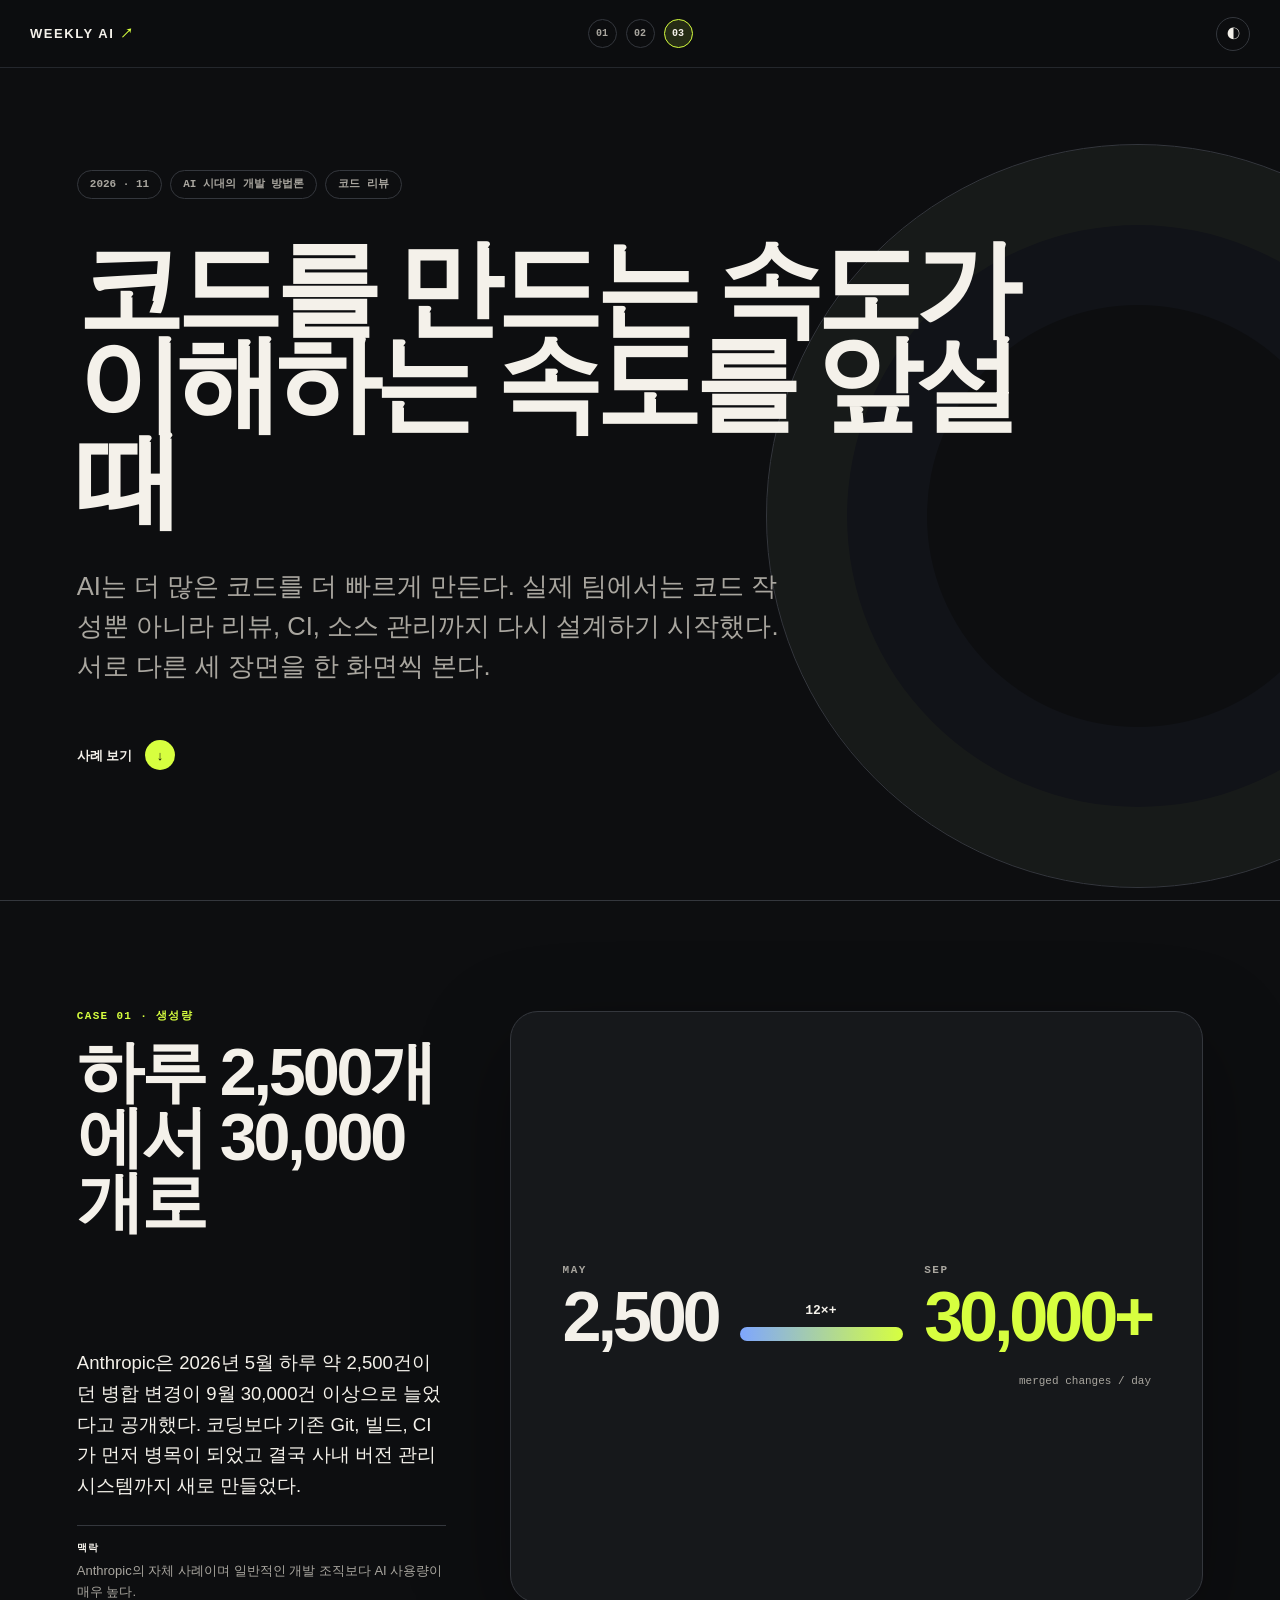
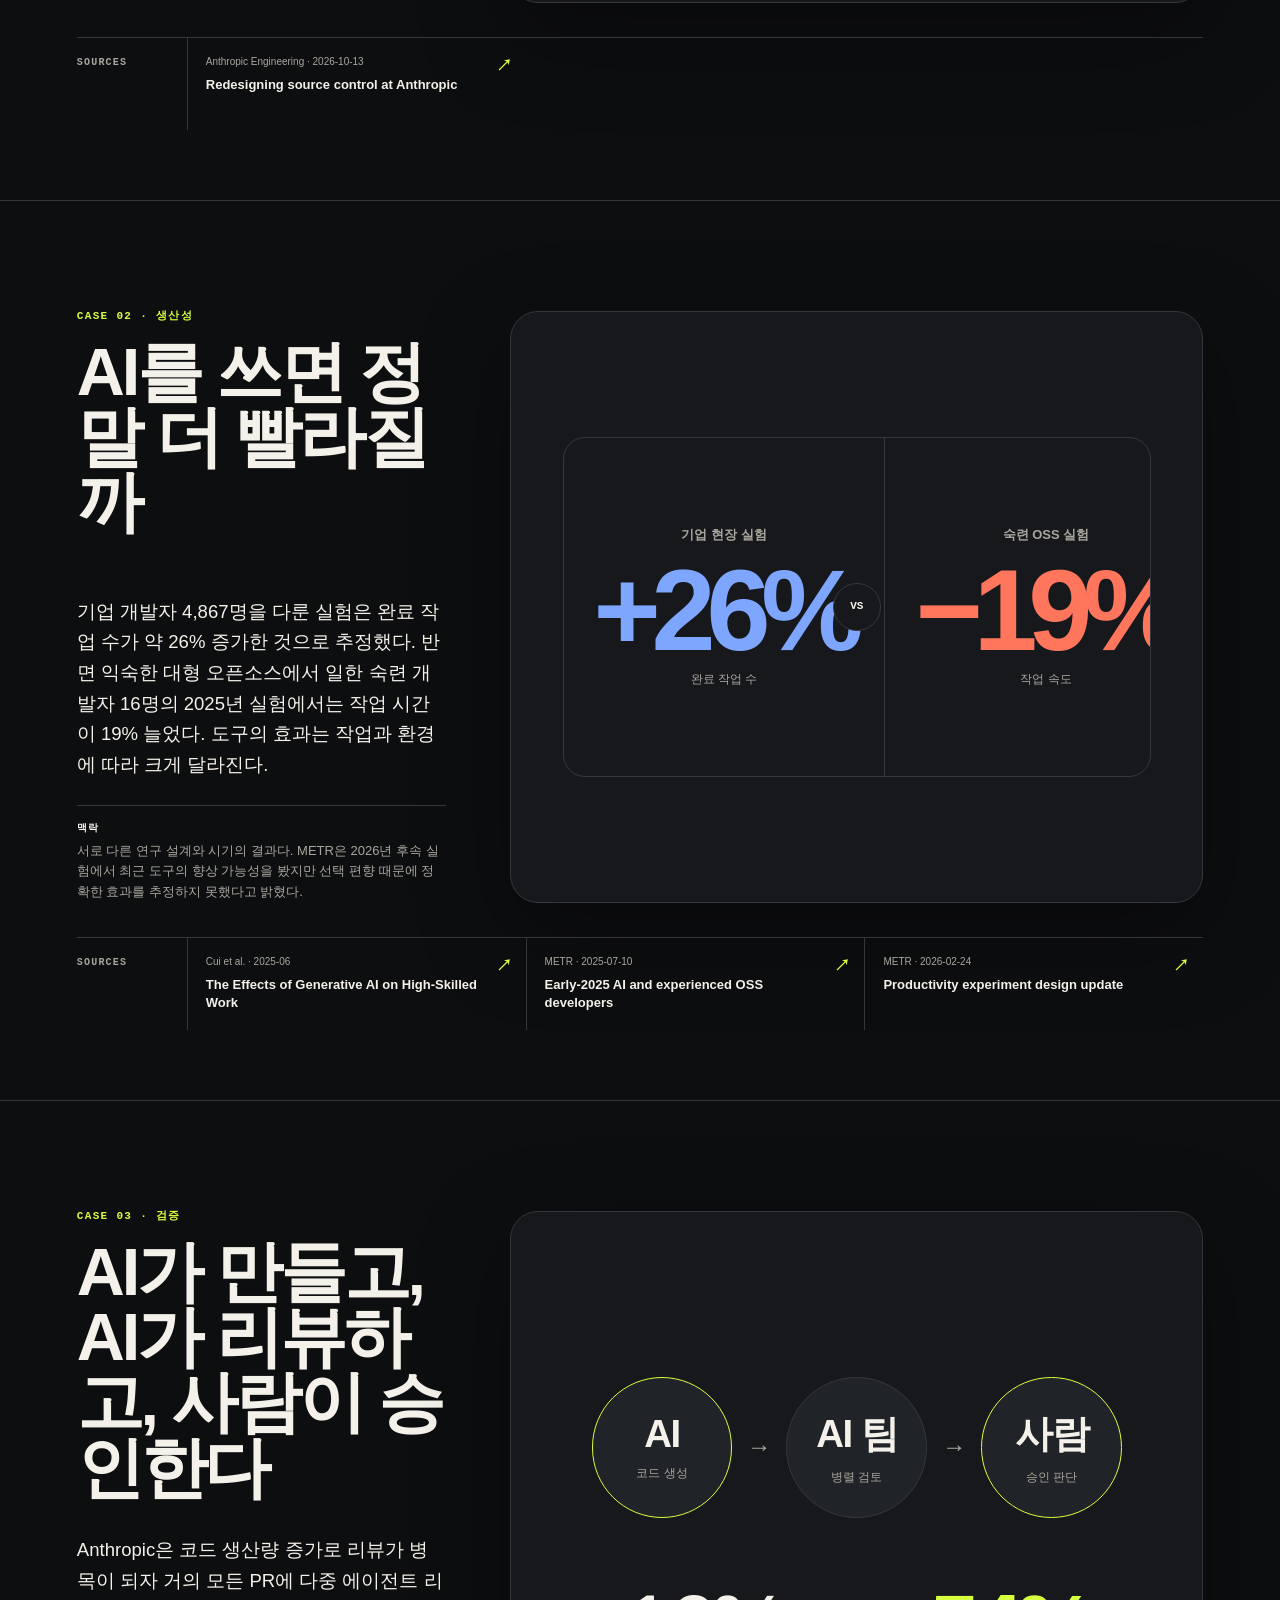
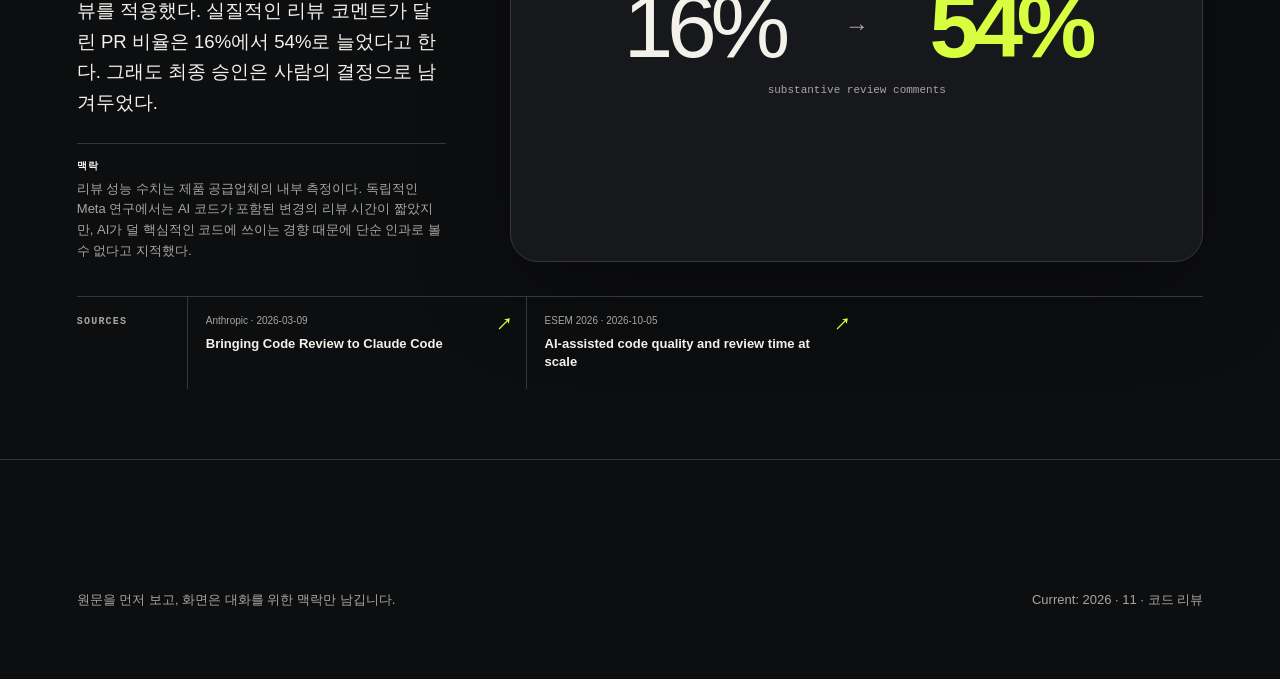
==== docs/index.html @ 6065baed "Initialize weekly AI meeting site" ====
<!doctype html>
<html lang="ko">
  <head>
    <meta charset="utf-8" />
    <meta name="viewport" content="width=device-width, initial-scale=1" />
    <meta name="color-scheme" content="dark" />
    <meta name="description" content="개발자들이 함께 보는 주간 AI 사례" />
    <title>Weekly AI — 같이 보는 AI 개발 사례</title>
    <link rel="stylesheet" href="styles.css" />
  </head>
  <body>
    <header class="topbar">
      <a class="brand" href="#top" aria-label="처음으로">WEEKLY AI <span>↗</span></a>
      <nav id="case-nav" aria-label="사례 바로가기"></nav>
      <button id="theme-toggle" class="icon-button" type="button" aria-label="색상 모드 전환">◐</button>
    </header>

    <main id="app" tabindex="-1"></main>

    <footer>
      <p>원문을 먼저 보고, 화면은 대화를 위한 맥락만 남깁니다.</p>
      <p id="updated-at"></p>
    </footer>

    <script src="data.js"></script>
    <script src="app.js"></script>
  </body>
</html>
---- docs/styles.css ----
:root {
  --bg: #0d0e10;
  --surface: #16181b;
  --surface-2: #202328;
  --text: #f4f1ea;
  --muted: #a9a69f;
  --line: #34373d;
  --lime: #d7ff3f;
  --blue: #7ea6ff;
  --red: #ff765d;
  --shadow: 0 30px 90px rgba(0, 0, 0, 0.35);
  font-family: Inter, ui-sans-serif, -apple-system, BlinkMacSystemFont, "Segoe UI", sans-serif;
  color: var(--text);
  background: var(--bg);
  scroll-behavior: smooth;
}

:root[data-theme="light"] {
  --bg: #f2efe7;
  --surface: #fffdf7;
  --surface-2: #e7e2d8;
  --text: #141518;
  --muted: #67665f;
  --line: #cbc7bd;
  --lime: #9bc400;
  --blue: #315fd0;
  --red: #d6452c;
  --shadow: 0 30px 90px rgba(28, 24, 16, 0.13);
}

* { box-sizing: border-box; }
html { scroll-snap-type: y proximity; }
body { margin: 0; background: var(--bg); color: var(--text); }
a { color: inherit; }

.topbar {
  position: fixed;
  z-index: 20;
  top: 0;
  left: 0;
  width: 100%;
  height: 68px;
  padding: 0 30px;
  display: grid;
  grid-template-columns: 1fr auto 1fr;
  align-items: center;
  background: color-mix(in srgb, var(--bg) 82%, transparent);
  backdrop-filter: blur(18px);
  border-bottom: 1px solid color-mix(in srgb, var(--line) 65%, transparent);
}

.brand { font-size: 13px; font-weight: 800; letter-spacing: .12em; text-decoration: none; }
.brand span { color: var(--lime); }
#case-nav { display: flex; gap: 9px; }
#case-nav a {
  width: 29px;
  height: 29px;
  border: 1px solid var(--line);
  border-radius: 50%;
  display: grid;
  place-items: center;
  font: 700 10px/1 ui-monospace, SFMono-Regular, Menlo, monospace;
  color: var(--muted);
  text-decoration: none;
  transition: .2s ease;
}
#case-nav a:hover, #case-nav a.active { border-color: var(--lime); color: var(--text); background: color-mix(in srgb, var(--lime) 13%, transparent); }
.icon-button { justify-self: end; width: 34px; height: 34px; border: 1px solid var(--line); border-radius: 50%; color: var(--text); background: transparent; cursor: pointer; }

.section-shell {
  min-height: 100svh;
  padding: 110px clamp(24px, 6vw, 96px) 70px;
  max-width: 1600px;
  margin: 0 auto;
  scroll-snap-align: start;
}

.hero { display: flex; flex-direction: column; justify-content: center; position: relative; overflow: hidden; }
.hero::after {
  content: "";
  position: absolute;
  width: min(58vw, 760px);
  aspect-ratio: 1;
  right: -18vw;
  top: 16vh;
  border: 1px solid var(--line);
  border-radius: 50%;
  box-shadow: inset 0 0 0 80px color-mix(in srgb, var(--lime) 3%, transparent), inset 0 0 0 160px color-mix(in srgb, var(--blue) 3%, transparent);
  pointer-events: none;
}
.hero-meta { display: flex; flex-wrap: wrap; gap: 8px; margin-bottom: 42px; }
.hero-meta span { padding: 8px 12px; border: 1px solid var(--line); border-radius: 999px; font: 700 11px/1 ui-monospace, SFMono-Regular, Menlo, monospace; color: var(--muted); }
.hero h1 { max-width: 1050px; margin: 0; font-size: clamp(52px, 8.3vw, 128px); line-height: .9; letter-spacing: -.065em; position: relative; z-index: 1; }
.hero p { max-width: 720px; margin: 40px 0 0; font-size: clamp(18px, 2vw, 26px); line-height: 1.55; color: var(--muted); position: relative; z-index: 1; }
.scroll-cue { margin-top: 54px; width: fit-content; text-decoration: none; font-size: 13px; font-weight: 700; }
.scroll-cue span { display: inline-grid; place-items: center; margin-left: 9px; width: 30px; height: 30px; border-radius: 50%; background: var(--lime); color: #10120b; }

.case { display: grid; grid-template-columns: minmax(260px, .72fr) minmax(460px, 1.35fr); grid-template-rows: auto 1fr auto; gap: 34px clamp(30px, 5vw, 80px); align-content: center; border-top: 1px solid var(--line); }
.eyebrow { margin: 0 0 18px; color: var(--lime); font: 800 11px/1 ui-monospace, SFMono-Regular, Menlo, monospace; letter-spacing: .12em; }
.case h2 { margin: 0; font-size: clamp(36px, 5.2vw, 78px); line-height: .98; letter-spacing: -.048em; }
.visual-panel { grid-column: 2; grid-row: 1 / span 2; min-height: 500px; padding: clamp(28px, 4vw, 64px); border: 1px solid var(--line); border-radius: 28px; background: var(--surface); box-shadow: var(--shadow); display: grid; align-items: center; overflow: hidden; }
.case-copy { align-self: end; }
.summary { margin: 0; font-size: clamp(17px, 1.45vw, 22px); line-height: 1.65; }
.caveat { margin: 24px 0 0; padding-top: 18px; border-top: 1px solid var(--line); color: var(--muted); font-size: 13px; line-height: 1.6; }
.caveat span { display: block; margin-bottom: 7px; color: var(--text); font: 800 10px/1 ui-monospace, SFMono-Regular, Menlo, monospace; letter-spacing: .12em; }

.sources { grid-column: 1 / -1; display: grid; grid-template-columns: 110px repeat(3, 1fr); border-top: 1px solid var(--line); }
.source-label { padding: 20px 12px 0 0; font: 800 10px/1 ui-monospace, SFMono-Regular, Menlo, monospace; letter-spacing: .12em; color: var(--muted); }
.sources a { position: relative; min-height: 92px; padding: 18px 38px 18px 18px; border-left: 1px solid var(--line); text-decoration: none; transition: background .2s ease; }
.sources a:hover { background: var(--surface); }
.sources a span { display: block; margin-bottom: 8px; font-size: 10px; color: var(--muted); }
.sources a strong { font-size: 13px; line-height: 1.35; }
.sources a b { position: absolute; top: 18px; right: 14px; color: var(--lime); }

.growth-chart { display: grid; grid-template-columns: auto minmax(140px, 1fr) auto; align-items: end; gap: 22px; position: relative; }
.growth-number { display: flex; flex-direction: column; }
.growth-number span { margin-bottom: 9px; color: var(--muted); font: 800 11px/1 ui-monospace, SFMono-Regular, Menlo, monospace; letter-spacing: .14em; }
.growth-number strong { font-size: clamp(38px, 5.5vw, 86px); line-height: .9; letter-spacing: -.06em; }
.growth-number.end strong { color: var(--lime); }
.growth-track { height: 14px; margin-bottom: 8px; border-radius: 999px; background: var(--surface-2); position: relative; overflow: visible; }
.growth-track i { display: block; height: 100%; width: 100%; border-radius: inherit; background: linear-gradient(90deg, var(--blue), var(--lime)); transform-origin: left; animation: grow 1.2s ease both; }
.growth-track b { position: absolute; left: 50%; bottom: 24px; transform: translateX(-50%); font: 800 13px/1 ui-monospace, SFMono-Regular, Menlo, monospace; }
.growth-chart > small { position: absolute; right: 0; bottom: -38px; color: var(--muted); font: 11px/1 ui-monospace, SFMono-Regular, Menlo, monospace; }
@keyframes grow { from { transform: scaleX(.08); } to { transform: scaleX(1); } }

.split-chart { display: grid; grid-template-columns: 1fr 1fr; min-height: 340px; border: 1px solid var(--line); border-radius: 22px; overflow: hidden; position: relative; }
.split-item { display: flex; flex-direction: column; justify-content: center; align-items: center; padding: 30px; }
.split-item + .split-item { border-left: 1px solid var(--line); }
.split-item span { font-size: 13px; font-weight: 700; color: var(--muted); }
.split-item strong { margin: 20px 0 14px; font-size: clamp(72px, 9vw, 138px); line-height: .8; letter-spacing: -.08em; }
.split-item.positive strong { color: var(--blue); }
.split-item.negative strong { color: var(--red); }
.split-item small { font-size: 12px; color: var(--muted); }
.versus { position: absolute; left: 50%; top: 50%; transform: translate(-50%, -50%); width: 48px; height: 48px; display: grid; place-items: center; border: 1px solid var(--line); border-radius: 50%; background: var(--surface); font: 800 11px/1 ui-monospace, SFMono-Regular, Menlo, monospace; }

.review-visual { display: grid; gap: 64px; }
.flow { display: flex; align-items: center; justify-content: center; }
.flow-wrap { display: flex; align-items: center; }
.flow-step { width: clamp(110px, 11vw, 170px); aspect-ratio: 1; border: 1px solid var(--line); border-radius: 50%; display: flex; flex-direction: column; align-items: center; justify-content: center; background: var(--surface-2); }
.flow-step.accent { border-color: var(--lime); }
.flow-step strong { font-size: clamp(25px, 3vw, 42px); letter-spacing: -.04em; }
.flow-step span { margin-top: 9px; color: var(--muted); font-size: 12px; }
.arrow { margin: 0 15px; color: var(--muted); font-size: 24px; }
.review-stat { display: grid; grid-template-columns: 1fr auto 1fr; align-items: center; text-align: center; }
.review-stat span, .review-stat strong { font-size: clamp(52px, 7vw, 98px); line-height: 1; letter-spacing: -.07em; }
.review-stat strong { color: var(--lime); }
.review-stat i { font-style: normal; color: var(--muted); font-size: 24px; }
.review-stat small { grid-column: 1 / -1; margin-top: 14px; color: var(--muted); font: 11px/1 ui-monospace, SFMono-Regular, Menlo, monospace; }

footer { min-height: 220px; padding: 70px clamp(24px, 6vw, 96px); display: flex; justify-content: space-between; align-items: flex-end; gap: 30px; border-top: 1px solid var(--line); color: var(--muted); font-size: 13px; }
footer p { margin: 0; }

@media (max-width: 900px) {
  .topbar { padding: 0 18px; grid-template-columns: 1fr auto; }
  #case-nav { display: none; }
  .case { grid-template-columns: 1fr; grid-template-rows: auto; }
  .visual-panel { grid-column: 1; grid-row: auto; min-height: 420px; }
  .sources { grid-template-columns: 1fr; }
  .source-label { padding: 18px 0; }
  .sources a { border-left: 0; border-top: 1px solid var(--line); }
  .growth-chart { grid-template-columns: 1fr; align-items: start; }
  .growth-track { order: 2; }
  .growth-number.end { order: 3; }
  .growth-chart > small { bottom: -18px; }
}

@media (max-width: 560px) {
  .section-shell { padding-top: 95px; }
  .hero h1 { font-size: 48px; }
  .visual-panel { min-height: 360px; padding: 22px; border-radius: 20px; }
  .split-chart { min-height: 270px; }
  .split-item { padding: 18px 8px; }
  .split-item strong { font-size: 58px; }
  .flow-step { width: 86px; }
  .flow-step strong { font-size: 22px; }
  .arrow { margin: 0 5px; font-size: 16px; }
  footer { flex-direction: column; align-items: flex-start; }
}

@media (prefers-reduced-motion: reduce) {
  :root { scroll-behavior: auto; }
  .growth-track i { animation: none; }
}
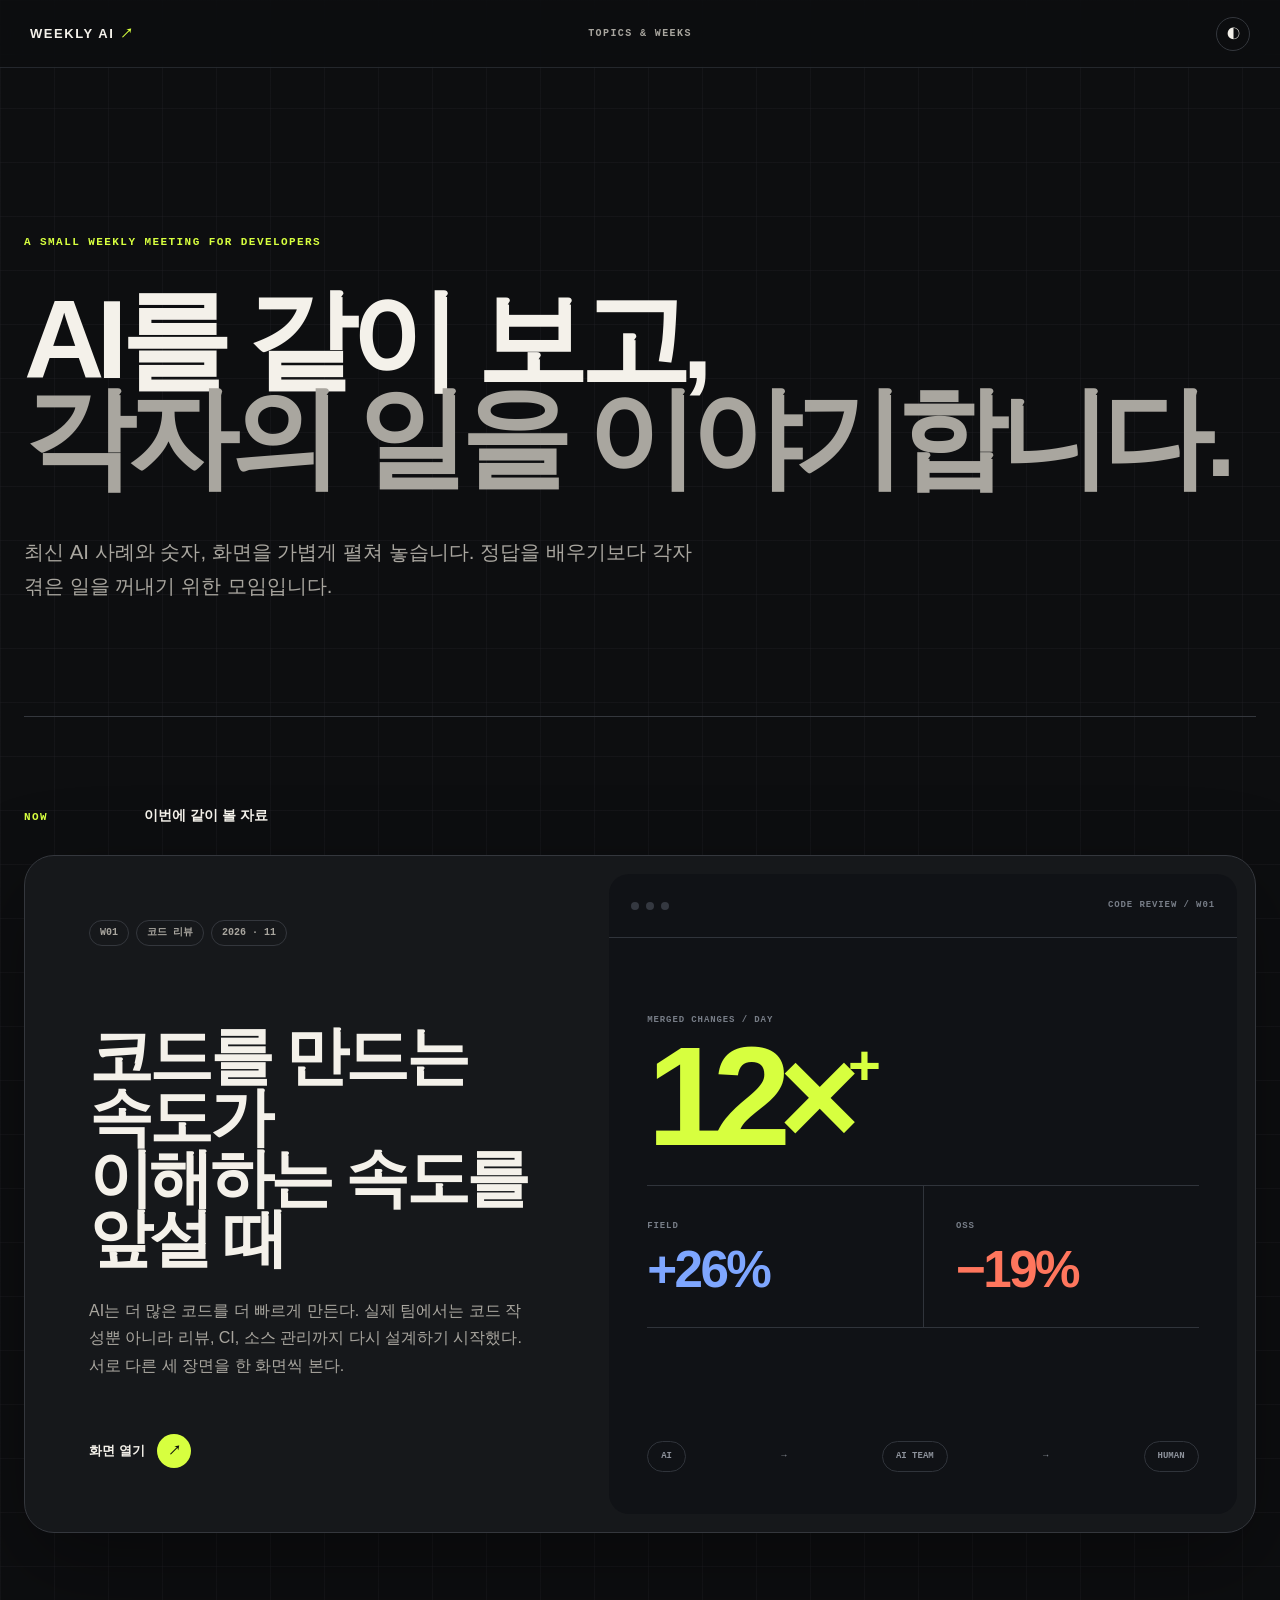
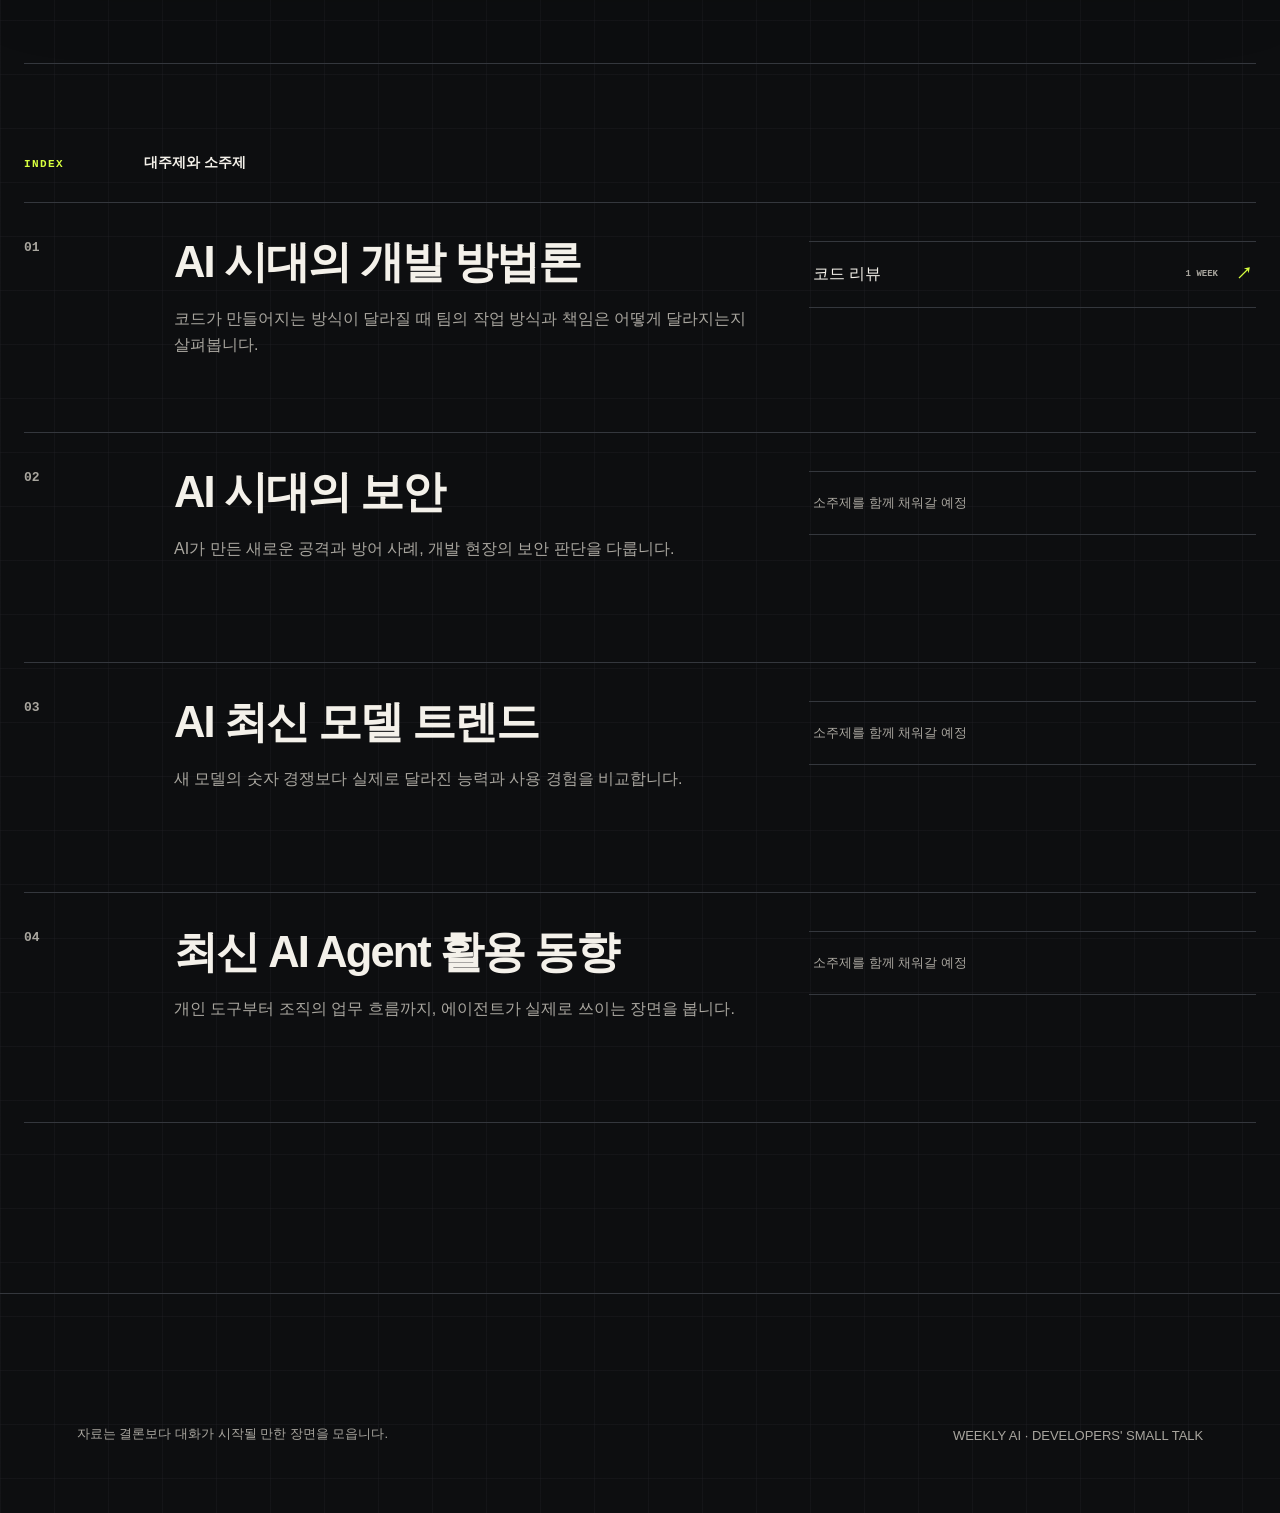
==== commit 152b7bae: "Add topic and weekly archive pages" ====
--- a/docs/index.html
+++ b/docs/index.html
@@ -3,27 +3,23 @@
   <head>
     <meta charset="utf-8" />
     <meta name="viewport" content="width=device-width, initial-scale=1" />
-    <meta name="color-scheme" content="dark" />
-    <meta name="description" content="개발자들이 함께 보는 주간 AI 사례" />
-    <title>Weekly AI — 같이 보는 AI 개발 사례</title>
+    <meta name="color-scheme" content="dark light" />
+    <meta name="description" content="개발자들이 AI 사례를 함께 보고 이야기하는 주간 모임" />
+    <title>Weekly AI — 개발자들의 주간 AI 모임</title>
     <link rel="stylesheet" href="styles.css" />
   </head>
-  <body>
-    <header class="topbar">
-      <a class="brand" href="#top" aria-label="처음으로">WEEKLY AI <span>↗</span></a>
-      <nav id="case-nav" aria-label="사례 바로가기"></nav>
+  <body class="archive-page">
+    <header class="topbar archive-topbar">
+      <a class="brand" href="./" aria-label="Weekly AI 홈">WEEKLY AI <span>↗</span></a>
+      <p class="topbar-note">TOPICS &amp; WEEKS</p>
       <button id="theme-toggle" class="icon-button" type="button" aria-label="색상 모드 전환">◐</button>
     </header>
-
-    <main id="app" tabindex="-1"></main>
-
+    <main id="home-app"></main>
     <footer>
-      <p>원문을 먼저 보고, 화면은 대화를 위한 맥락만 남깁니다.</p>
-      <p id="updated-at"></p>
+      <p>자료는 결론보다 대화가 시작될 만한 장면을 모읍니다.</p>
+      <p>WEEKLY AI · DEVELOPERS' SMALL TALK</p>
     </footer>
-
     <script src="data.js"></script>
-    <script src="app.js"></script>
+    <script src="home.js"></script>
   </body>
 </html>
-
--- a/docs/styles.css
+++ b/docs/styles.css
@@ -66,6 +66,9 @@
 }
 #case-nav a:hover, #case-nav a.active { border-color: var(--lime); color: var(--text); background: color-mix(in srgb, var(--lime) 13%, transparent); }
 .icon-button { justify-self: end; width: 34px; height: 34px; border: 1px solid var(--line); border-radius: 50%; color: var(--text); background: transparent; cursor: pointer; }
+.topbar-actions { justify-self: end; display: flex; align-items: center; gap: 16px; }
+.back-link { color: var(--muted); font: 700 10px/1 ui-monospace, SFMono-Regular, Menlo, monospace; letter-spacing: .1em; text-decoration: none; }
+.back-link:hover { color: var(--text); }
 
 .section-shell {
   min-height: 100svh;
@@ -150,6 +153,83 @@
 footer { min-height: 220px; padding: 70px clamp(24px, 6vw, 96px); display: flex; justify-content: space-between; align-items: flex-end; gap: 30px; border-top: 1px solid var(--line); color: var(--muted); font-size: 13px; }
 footer p { margin: 0; }
 
+/* Topic archive */
+.archive-page { background-image: linear-gradient(color-mix(in srgb, var(--line) 18%, transparent) 1px, transparent 1px), linear-gradient(90deg, color-mix(in srgb, var(--line) 18%, transparent) 1px, transparent 1px); background-size: 54px 54px; }
+.archive-topbar { position: relative; }
+.archive-topbar .icon-button { grid-column: 3; }
+.topbar-note { margin: 0; color: var(--muted); font: 700 10px/1 ui-monospace, SFMono-Regular, Menlo, monospace; letter-spacing: .14em; }
+.archive-shell { width: min(100% - 48px, 1440px); margin: 0 auto; }
+.archive-kicker, .section-label span { color: var(--lime); font: 800 11px/1 ui-monospace, SFMono-Regular, Menlo, monospace; letter-spacing: .13em; }
+.home-hero { min-height: 72svh; padding: clamp(100px, 15vh, 190px) 0 90px; display: flex; flex-direction: column; justify-content: center; }
+.home-hero h1 { max-width: 1280px; margin: 32px 0 0; font-size: clamp(56px, 8.7vw, 132px); line-height: .88; letter-spacing: -.07em; }
+.home-hero h1 span { color: var(--muted); }
+.home-intro { max-width: 690px; margin: 48px 0 0; font-size: clamp(17px, 1.6vw, 23px); line-height: 1.65; color: var(--muted); }
+.current-section, .topic-section, .week-section { padding: 90px 0 130px; border-top: 1px solid var(--line); }
+.section-label { display: grid; grid-template-columns: 120px 1fr; align-items: baseline; margin-bottom: 30px; }
+.section-label p { margin: 0; font-size: 14px; font-weight: 750; }
+.current-feature { display: grid; grid-template-columns: minmax(0, .92fr) minmax(460px, 1.08fr); min-height: 650px; border: 1px solid var(--line); border-radius: 30px; overflow: hidden; background: var(--surface); box-shadow: var(--shadow); text-decoration: none; transition: transform .25s ease, border-color .25s ease; }
+.current-feature:hover { transform: translateY(-4px); border-color: color-mix(in srgb, var(--lime) 55%, var(--line)); }
+.current-copy { padding: clamp(34px, 5vw, 76px); display: flex; flex-direction: column; align-items: flex-start; }
+.current-meta { display: flex; flex-wrap: wrap; gap: 7px; }
+.current-meta span, .week-card-meta span { padding: 7px 10px; border: 1px solid var(--line); border-radius: 99px; color: var(--muted); font: 700 10px/1 ui-monospace, SFMono-Regular, Menlo, monospace; }
+.current-copy h2 { margin: 80px 0 28px; font-size: clamp(42px, 5vw, 76px); line-height: .95; letter-spacing: -.055em; }
+.current-copy > p { max-width: 580px; margin: 0; color: var(--muted); font-size: 16px; line-height: 1.7; }
+.enter-link { margin-top: auto; padding-top: 55px; font-size: 13px; }
+.enter-link i { display: inline-grid; place-items: center; width: 34px; height: 34px; margin-left: 9px; border-radius: 50%; background: var(--lime); color: #10120b; font-style: normal; }
+.current-preview { margin: 18px; padding: 0 clamp(24px, 3vw, 48px) 42px; border-radius: 20px; background: #101216; color: #f4f1ea; overflow: hidden; display: flex; flex-direction: column; }
+.preview-window-bar { height: 64px; margin: 0 calc(clamp(24px, 3vw, 48px) * -1) 35px; padding: 0 22px; display: flex; align-items: center; gap: 7px; border-bottom: 1px solid #30343b; }
+.preview-window-bar i { width: 8px; height: 8px; border-radius: 50%; background: #343840; }
+.preview-window-bar span { margin-left: auto; color: #777d87; font: 700 9px/1 ui-monospace, SFMono-Regular, Menlo, monospace; letter-spacing: .1em; }
+.preview-metric small, .preview-metric-row small { color: #777d87; font: 700 9px/1 ui-monospace, SFMono-Regular, Menlo, monospace; letter-spacing: .1em; }
+.preview-metric-large { padding: 35px 0; border-bottom: 1px solid #30343b; }
+.preview-metric-large strong { display: block; margin-top: 18px; color: #d7ff3f; font-size: clamp(90px, 11vw, 160px); line-height: .75; letter-spacing: -.09em; }
+.preview-metric-large b { font-size: .4em; vertical-align: top; }
+.preview-metric-row { display: grid; grid-template-columns: 1fr 1fr; border-bottom: 1px solid #30343b; }
+.preview-metric-row div { padding: 28px 0; }
+.preview-metric-row div + div { padding-left: 32px; border-left: 1px solid #30343b; }
+.preview-metric-row strong { display: block; margin-top: 8px; font-size: clamp(34px, 4vw, 58px); letter-spacing: -.05em; }
+.preview-metric-row div:first-child strong { color: #7ea6ff; }
+.preview-metric-row div:last-child strong { color: #ff765d; }
+.preview-flow { margin-top: auto; padding-top: 38px; display: flex; align-items: center; justify-content: space-between; gap: 10px; color: #8d929b; font: 700 9px/1 ui-monospace, SFMono-Regular, Menlo, monospace; }
+.preview-flow span { padding: 10px 13px; border: 1px solid #30343b; border-radius: 99px; }
+.topic-section { padding-bottom: 170px; }
+.topic-list { border-top: 1px solid var(--line); }
+.topic-row { min-height: 230px; display: grid; grid-template-columns: 120px minmax(300px, 1.15fr) minmax(280px, .85fr); gap: 30px; padding: 38px 0; border-bottom: 1px solid var(--line); align-items: start; }
+.topic-number { color: var(--muted); font: 700 13px/1 ui-monospace, SFMono-Regular, Menlo, monospace; }
+.topic-main h2 { max-width: 650px; margin: 0; font-size: clamp(30px, 3.4vw, 52px); line-height: 1; letter-spacing: -.045em; }
+.topic-main p { max-width: 580px; margin: 22px 0 0; color: var(--muted); line-height: 1.6; }
+.subtopic-list { border-top: 1px solid var(--line); }
+.subtopic-list a { min-height: 66px; padding: 0 4px; display: grid; grid-template-columns: 1fr auto auto; align-items: center; gap: 18px; border-bottom: 1px solid var(--line); text-decoration: none; }
+.subtopic-list a:hover span { color: var(--lime); }
+.subtopic-list a small { color: var(--muted); font: 700 9px/1 ui-monospace, SFMono-Regular, Menlo, monospace; }
+.subtopic-list a b { color: var(--lime); }
+.topic-empty { margin: 0; padding: 22px 4px; border-bottom: 1px solid var(--line); color: var(--muted); font-size: 13px; }
+
+/* Subtopic page */
+.breadcrumb { display: flex; gap: 10px; margin-bottom: 90px; color: var(--muted); font-size: 12px; }
+.breadcrumb a { text-decoration: none; }
+.breadcrumb a:hover { color: var(--text); }
+.subtopic-hero { min-height: 68svh; padding: 70px 0 100px; display: flex; flex-direction: column; justify-content: flex-end; }
+.subtopic-hero h1 { margin: 28px 0 24px; font-size: clamp(78px, 12vw, 180px); line-height: .8; letter-spacing: -.08em; }
+.subtopic-hero > p:last-child { max-width: 720px; margin: 0; color: var(--muted); font-size: clamp(17px, 1.7vw, 24px); line-height: 1.6; }
+.week-grid { display: grid; grid-template-columns: 1fr 1fr; gap: 22px; }
+.week-card { min-height: 610px; padding: clamp(28px, 4vw, 58px); border: 1px solid var(--line); border-radius: 26px; background: var(--surface); display: flex; flex-direction: column; text-decoration: none; transition: transform .25s ease, border-color .25s ease; }
+a.week-card:hover { transform: translateY(-4px); border-color: color-mix(in srgb, var(--lime) 55%, var(--line)); }
+.week-card-meta { display: flex; gap: 7px; }
+.week-card-visual { height: 210px; margin: 42px 0 34px; padding: 28px; border-radius: 18px; background: #101216; color: #f4f1ea; display: grid; grid-template-columns: 1fr .72fr; align-items: center; }
+.week-card-visual > b { color: #d7ff3f; font-size: clamp(65px, 8vw, 120px); line-height: .8; letter-spacing: -.09em; }
+.week-card-visual > b i { font-size: .4em; vertical-align: top; font-style: normal; }
+.week-card-visual div { height: 100%; padding-left: 25px; border-left: 1px solid #30343b; display: flex; flex-direction: column; justify-content: center; gap: 14px; }
+.week-card-visual div span { font-size: clamp(26px, 3vw, 46px); font-weight: 800; letter-spacing: -.05em; }
+.week-card-visual div span:first-child { color: #7ea6ff; }
+.week-card-visual div span:last-child { color: #ff765d; }
+.week-card h2 { margin: 0; font-size: clamp(34px, 4vw, 58px); line-height: .98; letter-spacing: -.05em; }
+.week-card > p { margin: 22px 0 0; color: var(--muted); line-height: 1.6; }
+.week-card > strong { margin-top: auto; padding-top: 32px; font-size: 13px; }
+.next-week-card { background: color-mix(in srgb, var(--surface) 60%, transparent); }
+.next-mark { height: 210px; margin: 42px 0 34px; display: grid; place-items: center; border: 1px dashed var(--line); border-radius: 18px; color: var(--muted); font-size: 62px; font-weight: 200; }
+.missing-page { min-height: 70vh; padding-top: 150px; }
+
 @media (max-width: 900px) {
   .topbar { padding: 0 18px; grid-template-columns: 1fr auto; }
   #case-nav { display: none; }
@@ -162,6 +242,13 @@
   .growth-track { order: 2; }
   .growth-number.end { order: 3; }
   .growth-chart > small { bottom: -18px; }
+  .topbar-actions .back-link { display: none; }
+  .archive-topbar { grid-template-columns: 1fr auto 1fr; }
+  .current-feature { grid-template-columns: 1fr; }
+  .current-preview { min-height: 560px; }
+  .topic-row { grid-template-columns: 56px 1fr; }
+  .subtopic-list { grid-column: 2; }
+  .week-grid { grid-template-columns: 1fr; }
 }
 
 @media (max-width: 560px) {
@@ -175,6 +262,29 @@
   .flow-step strong { font-size: 22px; }
   .arrow { margin: 0 5px; font-size: 16px; }
   footer { flex-direction: column; align-items: flex-start; }
+  .archive-shell { width: min(100% - 32px, 1440px); }
+  .archive-topbar .topbar-note { display: none; }
+  .archive-topbar .icon-button { grid-column: 2; }
+  .home-hero { min-height: 650px; padding-top: 110px; }
+  .home-hero h1 { font-size: 49px; line-height: .94; }
+  .section-label { grid-template-columns: 72px 1fr; }
+  .current-section, .topic-section, .week-section { padding: 70px 0 100px; }
+  .current-feature { border-radius: 20px; }
+  .current-copy { min-height: 550px; padding: 28px; }
+  .current-copy h2 { margin-top: 58px; font-size: 43px; }
+  .current-preview { min-height: 460px; margin: 10px; padding: 0 22px 28px; }
+  .preview-window-bar { margin-left: -22px; margin-right: -22px; }
+  .preview-metric-large strong { font-size: 88px; }
+  .topic-row { min-height: auto; grid-template-columns: 38px 1fr; gap: 18px; }
+  .topic-main h2 { font-size: 31px; }
+  .subtopic-list { grid-column: 1 / -1; margin-top: 18px; }
+  .breadcrumb { margin-bottom: 70px; }
+  .subtopic-hero { min-height: 610px; padding-top: 50px; }
+  .subtopic-hero h1 { font-size: 76px; }
+  .week-card { min-height: 560px; padding: 25px; border-radius: 20px; }
+  .week-card-visual, .next-mark { height: 175px; }
+  .week-card-visual { padding: 18px; }
+  .week-card-visual > b { font-size: 68px; }
 }
 
 @media (prefers-reduced-motion: reduce) {
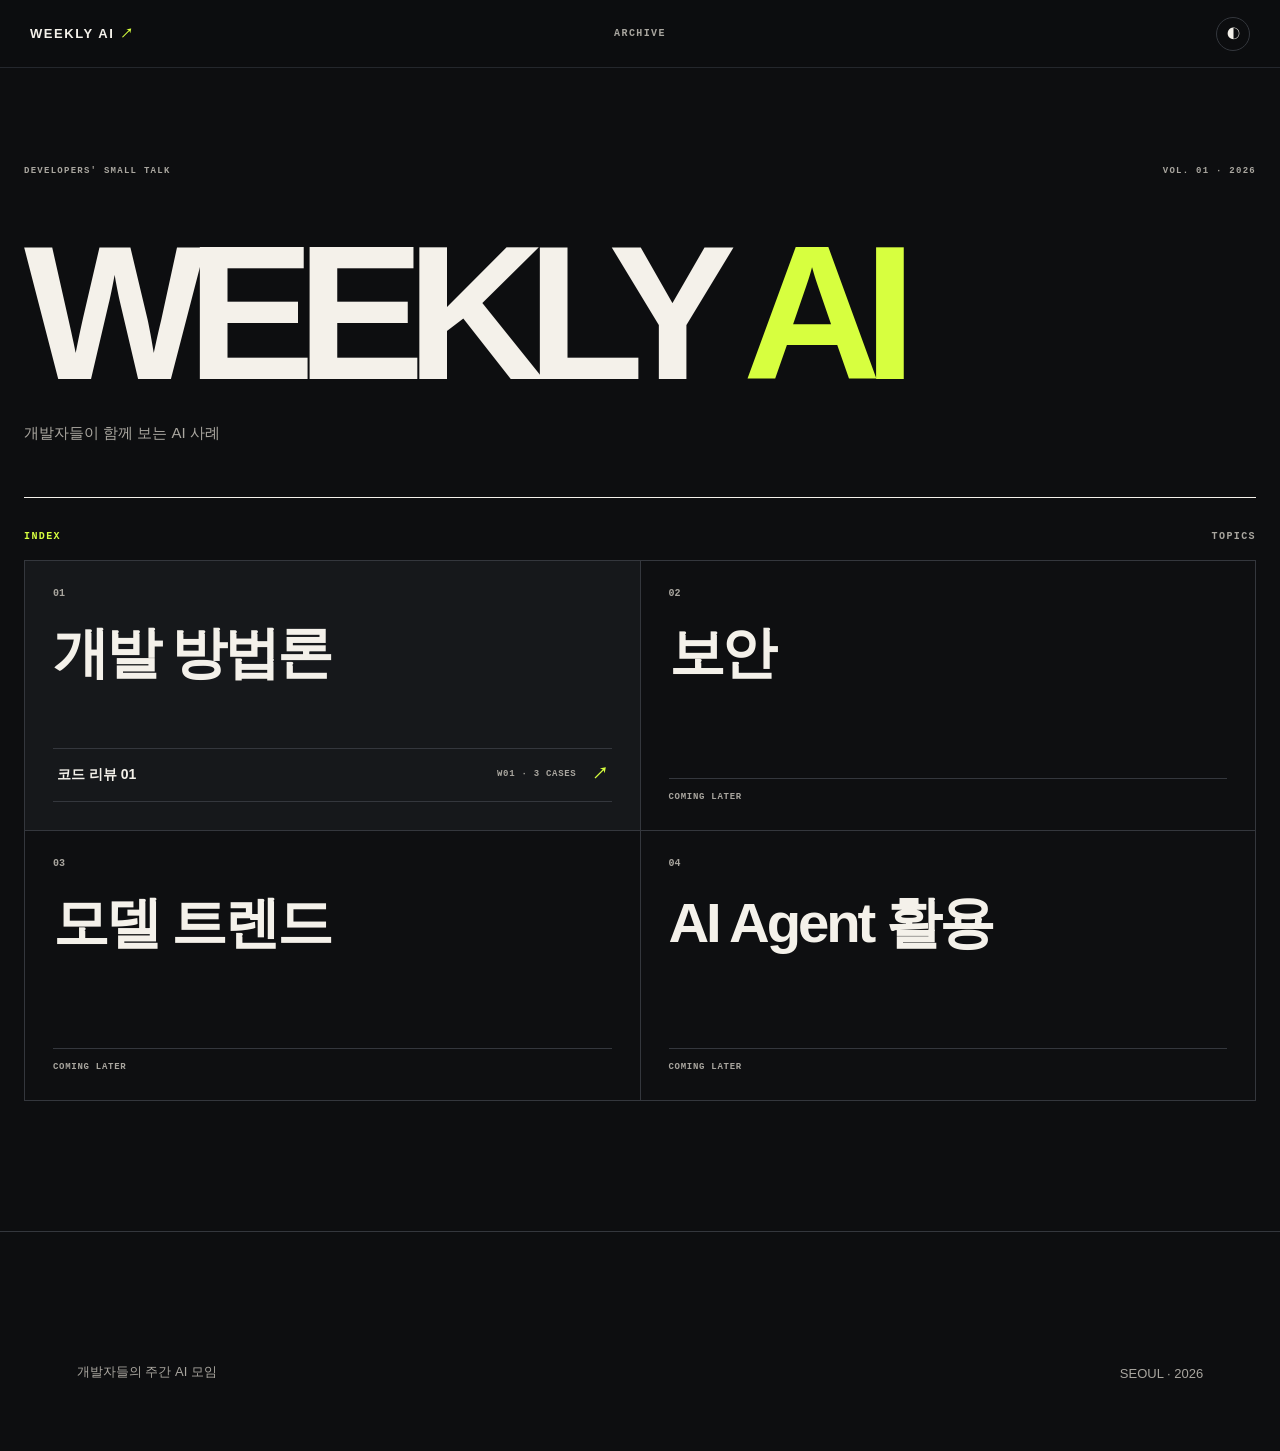
==== commit 69b2299a: "Redesign compact topic index" ====
--- a/docs/index.html
+++ b/docs/index.html
@@ -11,13 +11,13 @@
   <body class="archive-page">
     <header class="topbar archive-topbar">
       <a class="brand" href="./" aria-label="Weekly AI 홈">WEEKLY AI <span>↗</span></a>
-      <p class="topbar-note">TOPICS &amp; WEEKS</p>
+      <p class="topbar-note">ARCHIVE</p>
       <button id="theme-toggle" class="icon-button" type="button" aria-label="색상 모드 전환">◐</button>
     </header>
     <main id="home-app"></main>
     <footer>
-      <p>자료는 결론보다 대화가 시작될 만한 장면을 모읍니다.</p>
-      <p>WEEKLY AI · DEVELOPERS' SMALL TALK</p>
+      <p>개발자들의 주간 AI 모임</p>
+      <p>SEOUL · 2026</p>
     </footer>
     <script src="data.js"></script>
     <script src="home.js"></script>
--- a/docs/styles.css
+++ b/docs/styles.css
@@ -205,6 +205,52 @@
 .subtopic-list a b { color: var(--lime); }
 .topic-empty { margin: 0; padding: 22px 4px; border-bottom: 1px solid var(--line); color: var(--muted); font-size: 13px; }
 
+/* Simplified one-click directory */
+.archive-page { background-image: none; }
+.simple-hero { min-height: 56svh; padding: clamp(100px, 14vh, 170px) 0 80px; }
+.simple-hero h1 { max-width: 950px; margin: 28px 0 0; font-size: clamp(58px, 8vw, 118px); line-height: .89; letter-spacing: -.07em; }
+.simple-hero > p:last-child { max-width: 620px; margin: 38px 0 0; color: var(--muted); font-size: clamp(16px, 1.5vw, 21px); line-height: 1.65; }
+.directory { padding: 46px 0 150px; }
+.directory-heading { display: grid; grid-template-columns: 90px 1fr; align-items: baseline; padding-bottom: 22px; border-bottom: 1px solid var(--text); }
+.directory-heading span { color: var(--lime); font: 800 10px/1 ui-monospace, SFMono-Regular, Menlo, monospace; letter-spacing: .13em; }
+.directory-heading h2 { margin: 0; font-size: 15px; }
+.directory-topic { display: grid; grid-template-columns: minmax(360px, .9fr) minmax(420px, 1.1fr); gap: clamp(35px, 6vw, 100px); padding: 38px 0; border-bottom: 1px solid var(--line); }
+.directory-topic-title { display: grid; grid-template-columns: 52px 1fr; gap: 18px; }
+.directory-topic-title > span { padding-top: 5px; color: var(--muted); font: 700 11px/1 ui-monospace, SFMono-Regular, Menlo, monospace; }
+.directory-topic-title h3 { margin: 0; font-size: clamp(28px, 3vw, 43px); line-height: 1.05; letter-spacing: -.04em; }
+.directory-topic-title p { max-width: 560px; margin: 16px 0 0; color: var(--muted); font-size: 13px; line-height: 1.65; }
+.session-list { border-top: 1px solid var(--line); }
+.session-link { min-height: 108px; padding: 20px 4px; display: grid; grid-template-columns: 105px 1fr auto; grid-template-rows: auto auto; column-gap: 20px; align-items: center; border-bottom: 1px solid var(--line); text-decoration: none; }
+.session-link:hover strong { color: var(--lime); }
+.session-name { grid-row: 1 / -1; color: var(--lime); font: 800 10px/1.4 ui-monospace, SFMono-Regular, Menlo, monospace; letter-spacing: .08em; }
+.session-link strong { align-self: end; font-size: 17px; line-height: 1.35; transition: color .2s ease; }
+.session-link small { align-self: start; margin-top: 8px; color: var(--muted); font: 700 9px/1 ui-monospace, SFMono-Regular, Menlo, monospace; }
+.session-link b { grid-column: 3; grid-row: 1 / -1; color: var(--lime); }
+.directory-empty { margin: 0; padding: 24px 4px; border-bottom: 1px solid var(--line); color: var(--muted); font-size: 13px; }
+
+/* Compact editorial home */
+.masthead { padding: clamp(80px, 11vh, 130px) 0 54px; border-bottom: 1px solid var(--text); }
+.masthead-meta { display: flex; justify-content: space-between; color: var(--muted); font: 700 9px/1 ui-monospace, SFMono-Regular, Menlo, monospace; letter-spacing: .14em; }
+.masthead h1 { margin: clamp(50px, 8vh, 90px) 0 0; font-size: clamp(82px, 15vw, 230px); line-height: .68; letter-spacing: -.095em; white-space: nowrap; }
+.masthead h1 em { color: var(--lime); font-style: normal; }
+.masthead > p { margin: 45px 0 0; color: var(--muted); font-size: 15px; }
+.catalog { padding: 34px 0 130px; }
+.catalog-heading { display: flex; align-items: baseline; justify-content: space-between; margin-bottom: 18px; }
+.catalog-heading span { color: var(--lime); font: 800 10px/1 ui-monospace, SFMono-Regular, Menlo, monospace; letter-spacing: .14em; }
+.catalog-heading h2 { margin: 0; color: var(--muted); font: 700 10px/1 ui-monospace, SFMono-Regular, Menlo, monospace; letter-spacing: .14em; }
+.catalog-grid { display: grid; grid-template-columns: 1fr 1fr; border-top: 1px solid var(--line); border-left: 1px solid var(--line); }
+.catalog-card { min-height: 270px; padding: 28px; display: flex; flex-direction: column; border-right: 1px solid var(--line); border-bottom: 1px solid var(--line); background: color-mix(in srgb, var(--bg) 92%, var(--surface)); }
+.catalog-card.has-content { background: var(--surface); }
+.catalog-number { color: var(--muted); font: 700 10px/1 ui-monospace, SFMono-Regular, Menlo, monospace; }
+.catalog-card h3 { margin: 28px 0 0; font-size: clamp(35px, 4.4vw, 66px); line-height: .94; letter-spacing: -.055em; }
+.catalog-sessions { margin-top: auto; padding-top: 42px; }
+.catalog-link { min-height: 54px; padding: 0 4px; display: grid; grid-template-columns: 1fr auto auto; align-items: center; gap: 15px; border-top: 1px solid var(--line); border-bottom: 1px solid var(--line); text-decoration: none; }
+.catalog-link span { font-size: 14px; font-weight: 750; }
+.catalog-link small, .catalog-empty { color: var(--muted); font: 700 9px/1 ui-monospace, SFMono-Regular, Menlo, monospace; letter-spacing: .08em; }
+.catalog-link b { color: var(--lime); }
+.catalog-link:hover span { color: var(--lime); }
+.catalog-empty { display: block; padding-top: 14px; border-top: 1px solid var(--line); }
+
 /* Subtopic page */
 .breadcrumb { display: flex; gap: 10px; margin-bottom: 90px; color: var(--muted); font-size: 12px; }
 .breadcrumb a { text-decoration: none; }
@@ -249,6 +295,8 @@
   .topic-row { grid-template-columns: 56px 1fr; }
   .subtopic-list { grid-column: 2; }
   .week-grid { grid-template-columns: 1fr; }
+  .directory-topic { grid-template-columns: 1fr; gap: 28px; }
+  .masthead h1 { font-size: 14.5vw; }
 }
 
 @media (max-width: 560px) {
@@ -285,6 +333,23 @@
   .week-card-visual, .next-mark { height: 175px; }
   .week-card-visual { padding: 18px; }
   .week-card-visual > b { font-size: 68px; }
+  .simple-hero { min-height: 520px; padding-top: 95px; }
+  .simple-hero h1 { font-size: 52px; }
+  .directory { padding-top: 25px; }
+  .directory-heading { grid-template-columns: 58px 1fr; }
+  .directory-topic { padding: 30px 0; }
+  .directory-topic-title { grid-template-columns: 34px 1fr; gap: 10px; }
+  .directory-topic-title h3 { font-size: 29px; }
+  .session-link { grid-template-columns: 88px 1fr auto; column-gap: 12px; }
+  .session-link strong { font-size: 15px; }
+  .masthead { padding: 75px 0 42px; }
+  .masthead-meta span:first-child { display: none; }
+  .masthead-meta { justify-content: flex-end; }
+  .masthead h1 { margin-top: 65px; font-size: 20vw; white-space: normal; line-height: .78; }
+  .masthead > p { margin-top: 32px; }
+  .catalog-grid { grid-template-columns: 1fr; }
+  .catalog-card { min-height: 220px; padding: 24px; }
+  .catalog-card h3 { font-size: 42px; }
 }
 
 @media (prefers-reduced-motion: reduce) {
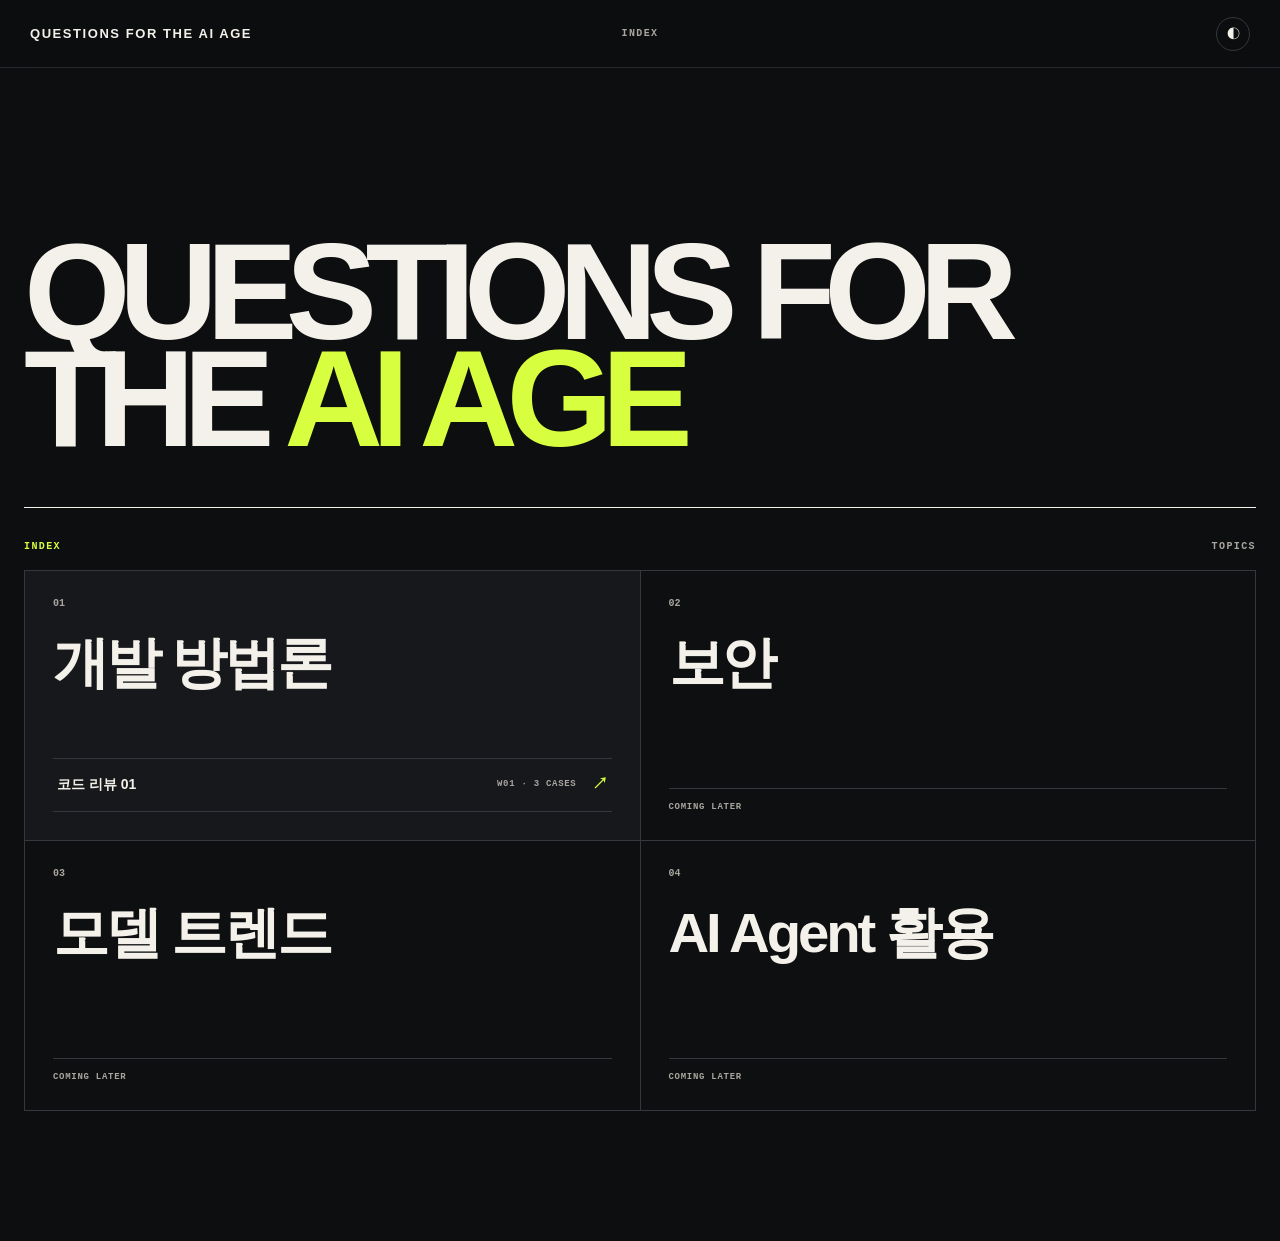
==== commit ae8a264c: "Rename site for the AI Age" ====
--- a/docs/index.html
+++ b/docs/index.html
@@ -4,22 +4,18 @@
     <meta charset="utf-8" />
     <meta name="viewport" content="width=device-width, initial-scale=1" />
     <meta name="color-scheme" content="dark light" />
-    <meta name="description" content="개발자들이 AI 사례를 함께 보고 이야기하는 주간 모임" />
-    <title>Weekly AI — 개발자들의 주간 AI 모임</title>
-    <link rel="stylesheet" href="styles.css" />
+    <meta name="description" content="Questions for the AI Age" />
+    <title>Questions for the AI Age</title>
+    <link rel="stylesheet" href="styles.css?v=6" />
   </head>
   <body class="archive-page">
     <header class="topbar archive-topbar">
-      <a class="brand" href="./" aria-label="Weekly AI 홈">WEEKLY AI <span>↗</span></a>
-      <p class="topbar-note">ARCHIVE</p>
+      <a class="brand" href="./" aria-label="홈">QUESTIONS FOR THE AI AGE</a>
+      <p class="topbar-note">INDEX</p>
       <button id="theme-toggle" class="icon-button" type="button" aria-label="색상 모드 전환">◐</button>
     </header>
     <main id="home-app"></main>
-    <footer>
-      <p>개발자들의 주간 AI 모임</p>
-      <p>SEOUL · 2026</p>
-    </footer>
-    <script src="data.js"></script>
-    <script src="home.js"></script>
+    <script src="data.js?v=6"></script>
+    <script src="home.js?v=6"></script>
   </body>
 </html>
--- a/docs/styles.css
+++ b/docs/styles.css
@@ -231,7 +231,7 @@
 /* Compact editorial home */
 .masthead { padding: clamp(80px, 11vh, 130px) 0 54px; border-bottom: 1px solid var(--text); }
 .masthead-meta { display: flex; justify-content: space-between; color: var(--muted); font: 700 9px/1 ui-monospace, SFMono-Regular, Menlo, monospace; letter-spacing: .14em; }
-.masthead h1 { margin: clamp(50px, 8vh, 90px) 0 0; font-size: clamp(82px, 15vw, 230px); line-height: .68; letter-spacing: -.095em; white-space: nowrap; }
+.masthead h1 { margin: clamp(50px, 8vh, 90px) 0 0; font-size: clamp(56px, 10.7vw, 154px); line-height: .78; letter-spacing: -.085em; }
 .masthead h1 em { color: var(--lime); font-style: normal; }
 .masthead > p { margin: 45px 0 0; color: var(--muted); font-size: 15px; }
 .catalog { padding: 34px 0 130px; }
@@ -296,7 +296,7 @@
   .subtopic-list { grid-column: 2; }
   .week-grid { grid-template-columns: 1fr; }
   .directory-topic { grid-template-columns: 1fr; gap: 28px; }
-  .masthead h1 { font-size: 14.5vw; }
+  .masthead h1 { font-size: 10.7vw; }
 }
 
 @media (max-width: 560px) {
@@ -345,7 +345,8 @@
   .masthead { padding: 75px 0 42px; }
   .masthead-meta span:first-child { display: none; }
   .masthead-meta { justify-content: flex-end; }
-  .masthead h1 { margin-top: 65px; font-size: 20vw; white-space: normal; line-height: .78; }
+  .archive-topbar .brand { font-size: 10px; letter-spacing: .06em; }
+  .masthead h1 { margin-top: 65px; font-size: 12vw; line-height: .82; }
   .masthead > p { margin-top: 32px; }
   .catalog-grid { grid-template-columns: 1fr; }
   .catalog-card { min-height: 220px; padding: 24px; }
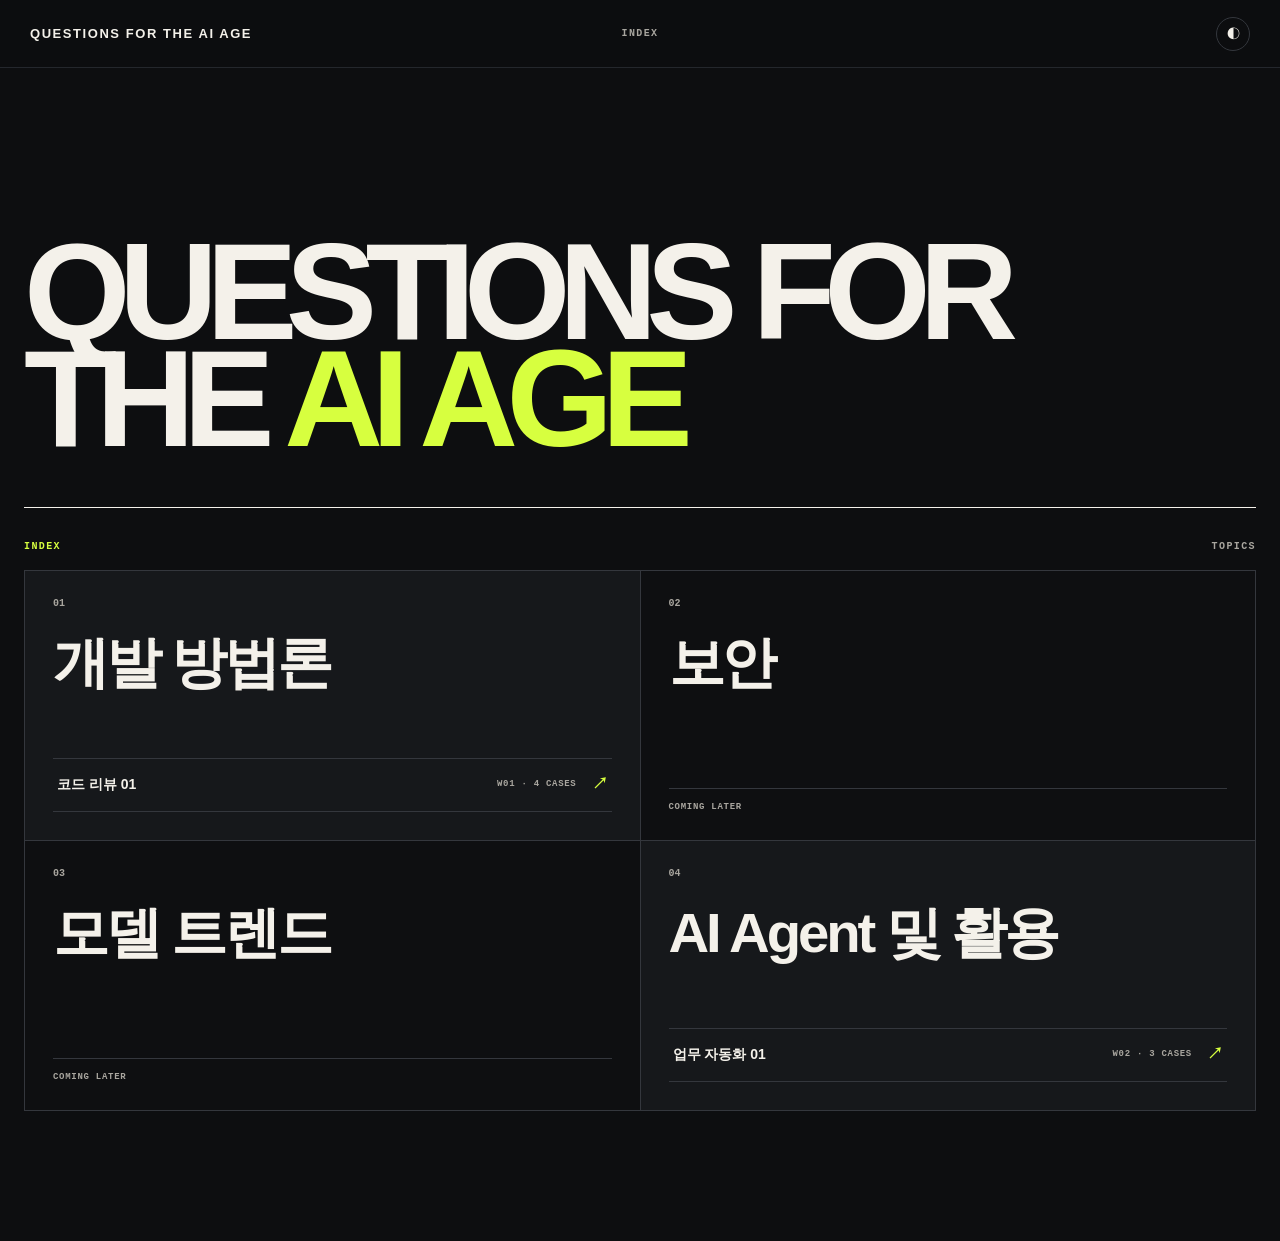
==== commit dc11756e: "Add workflow automation session under AI Agent applications" ====
--- a/docs/index.html
+++ b/docs/index.html
@@ -15,7 +15,7 @@
       <button id="theme-toggle" class="icon-button" type="button" aria-label="색상 모드 전환">◐</button>
     </header>
     <main id="home-app"></main>
-    <script src="data.js?v=6"></script>
+    <script src="data.js?v=9"></script>
     <script src="home.js?v=6"></script>
   </body>
 </html>
--- a/docs/styles.css
+++ b/docs/styles.css
@@ -104,6 +104,9 @@
 .visual-panel { grid-column: 2; grid-row: 1 / span 2; min-height: 500px; padding: clamp(28px, 4vw, 64px); border: 1px solid var(--line); border-radius: 28px; background: var(--surface); box-shadow: var(--shadow); display: grid; align-items: center; overflow: hidden; }
 .case-copy { align-self: end; }
 .summary { margin: 0; font-size: clamp(17px, 1.45vw, 22px); line-height: 1.65; }
+.fact-list { margin: 0; padding: 0; list-style: none; border-top: 1px solid var(--line); }
+.fact-list li { padding: 14px 0 14px 22px; border-bottom: 1px solid var(--line); font-size: clamp(15px, 1.25vw, 19px); line-height: 1.5; position: relative; }
+.fact-list li::before { content: ""; position: absolute; left: 0; top: 24px; width: 6px; height: 6px; border-radius: 50%; background: var(--lime); }
 .caveat { margin: 24px 0 0; padding-top: 18px; border-top: 1px solid var(--line); color: var(--muted); font-size: 13px; line-height: 1.6; }
 .caveat span { display: block; margin-bottom: 7px; color: var(--text); font: 800 10px/1 ui-monospace, SFMono-Regular, Menlo, monospace; letter-spacing: .12em; }
 
@@ -114,6 +117,38 @@
 .sources a span { display: block; margin-bottom: 8px; font-size: 10px; color: var(--muted); }
 .sources a strong { font-size: 13px; line-height: 1.35; }
 .sources a b { position: absolute; top: 18px; right: 14px; color: var(--lime); }
+
+.source-image { width: 100%; height: 100%; margin: 0; display: flex; flex-direction: column; }
+.source-image img { width: 100%; flex: 1; min-height: 0; object-fit: cover; object-position: center; border-radius: 18px; }
+.source-image figcaption { padding-top: 16px; color: var(--muted); font: 700 10px/1 ui-monospace, SFMono-Regular, Menlo, monospace; letter-spacing: .12em; }
+body[data-week-id="workflow-automation-01"] .source-image img { object-fit: contain; }
+
+.policy-split, .review-roles { display: grid; grid-template-columns: 1fr 1fr; min-height: 390px; border: 1px solid var(--line); border-radius: 22px; overflow: hidden; }
+.policy-side, .review-role { padding: clamp(24px, 3vw, 46px); display: flex; flex-direction: column; justify-content: center; }
+.policy-side + .policy-side, .review-role + .review-role { border-left: 1px solid var(--line); }
+.policy-side > span, .review-role > span { color: var(--muted); font: 800 10px/1 ui-monospace, SFMono-Regular, Menlo, monospace; letter-spacing: .13em; }
+.policy-side > strong { margin: 34px 0 8px; font-size: clamp(58px, 7vw, 112px); line-height: .78; letter-spacing: -.08em; }
+.policy-side.open > strong { color: var(--blue); }
+.policy-side.strict > strong { color: var(--lime); font-size: clamp(40px, 5vw, 76px); }
+.policy-side > small, .review-role > small { color: var(--muted); font: 700 11px/1.3 ui-monospace, SFMono-Regular, Menlo, monospace; }
+.policy-side ul { margin: 46px 0 0; padding: 0; list-style: none; border-top: 1px solid var(--line); }
+.policy-side li { padding: 12px 0; border-bottom: 1px solid var(--line); color: var(--muted); font-size: 12px; }
+
+.review-role > strong { margin: 30px 0 10px; font-size: clamp(58px, 7vw, 106px); line-height: .8; letter-spacing: -.08em; }
+.review-role.agent > strong { color: var(--blue); }
+.review-role.human > strong { color: var(--lime); }
+.review-role > div { margin-top: 48px; display: flex; flex-wrap: wrap; gap: 8px; }
+.review-role b { padding: 9px 11px; border: 1px solid var(--line); border-radius: 999px; font: 800 10px/1 ui-monospace, SFMono-Regular, Menlo, monospace; }
+
+.rewrite-visual { display: grid; grid-template-columns: minmax(0, 1.25fr) auto minmax(0, 1fr); align-items: center; gap: clamp(18px, 3vw, 40px); }
+.rewrite-visual > div { min-height: 330px; padding: clamp(24px, 3vw, 44px); border: 1px solid var(--line); border-radius: 22px; display: flex; flex-direction: column; justify-content: center; }
+.rewrite-visual span { color: var(--muted); font: 800 10px/1 ui-monospace, SFMono-Regular, Menlo, monospace; letter-spacing: .13em; }
+.rewrite-visual strong { margin: 30px 0 10px; font-size: clamp(50px, 6.5vw, 100px); line-height: .8; letter-spacing: -.08em; }
+.rewrite-before strong { color: var(--red); }
+.rewrite-after { background: color-mix(in srgb, var(--lime) 8%, var(--surface)); border-color: color-mix(in srgb, var(--lime) 55%, var(--line)) !important; }
+.rewrite-after strong { color: var(--lime); font-size: clamp(30px, 3vw, 48px); line-height: .9; overflow-wrap: anywhere; }
+.rewrite-visual small { color: var(--muted); font: 700 11px/1 ui-monospace, SFMono-Regular, Menlo, monospace; }
+.rewrite-visual > i { color: var(--muted); font-style: normal; font-size: 28px; }
 
 .growth-chart { display: grid; grid-template-columns: auto minmax(140px, 1fr) auto; align-items: end; gap: 22px; position: relative; }
 .growth-number { display: flex; flex-direction: column; }
@@ -303,6 +338,16 @@
   .section-shell { padding-top: 95px; }
   .hero h1 { font-size: 48px; }
   .visual-panel { min-height: 360px; padding: 22px; border-radius: 20px; }
+  .policy-split, .review-roles { grid-template-columns: 1fr; min-height: auto; }
+  .policy-side, .review-role { min-height: 270px; }
+  .policy-side + .policy-side, .review-role + .review-role { border-left: 0; border-top: 1px solid var(--line); }
+  .policy-side > strong, .review-role > strong { font-size: 62px; }
+  .policy-side.strict > strong, .rewrite-after strong { font-size: 38px; }
+  .policy-side ul, .review-role > div { margin-top: 32px; }
+  .rewrite-visual { grid-template-columns: 1fr; }
+  .rewrite-visual > div { min-height: 220px; }
+  .rewrite-visual > i { transform: rotate(90deg); justify-self: center; }
+  .source-image img { min-height: 260px; }
   .split-chart { min-height: 270px; }
   .split-item { padding: 18px 8px; }
   .split-item strong { font-size: 58px; }
